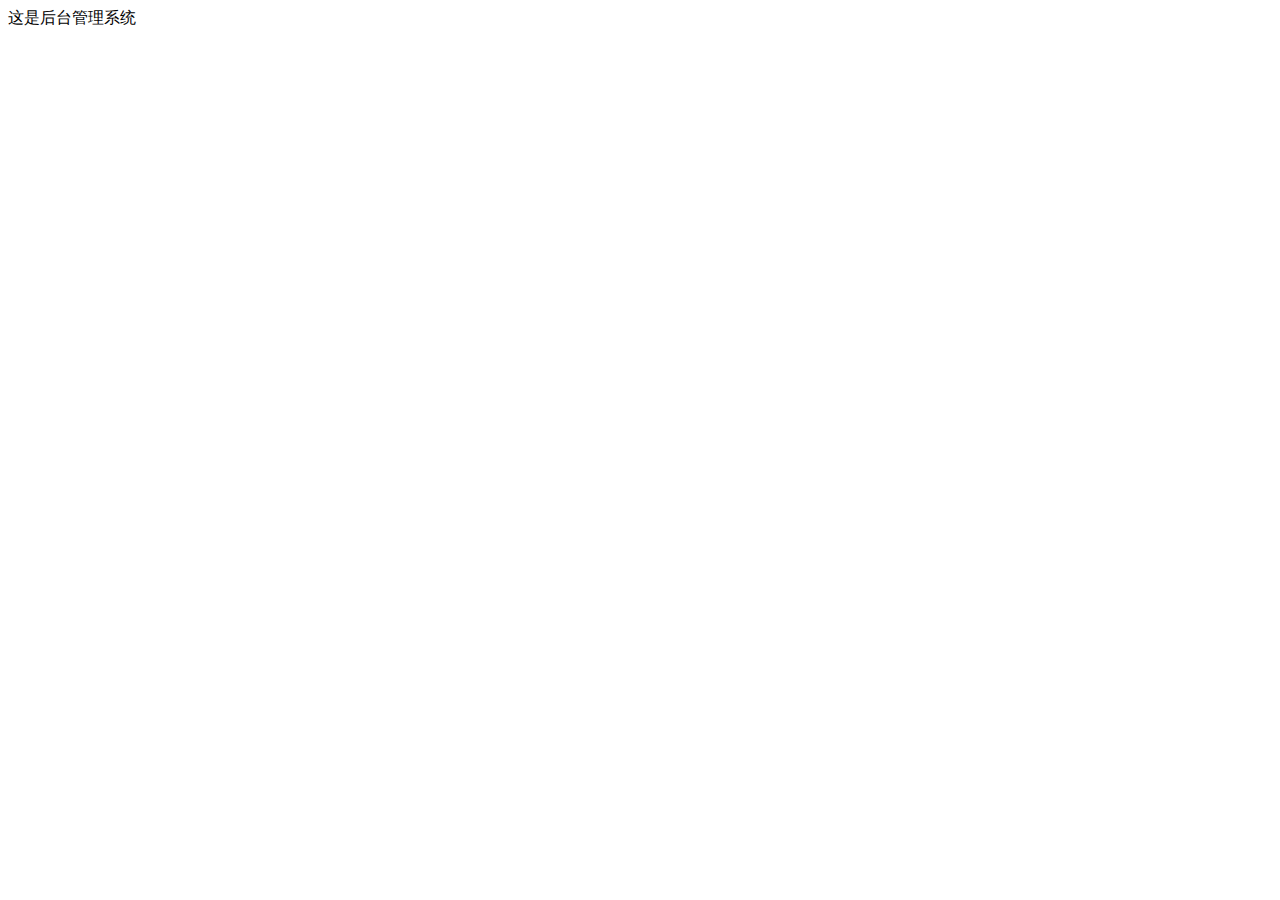
==== public/back/index.html @ 35338903 "index首页访问测试" ====
<!DOCTYPE html>
<html lang="en">
<head>
    <meta charset="UTF-8">
    <meta name="viewport" content="width=device-width, initial-scale=1.0">
    <meta http-equiv="X-UA-Compatible" content="ie=edge">
    <title>Document</title>
</head>
<body>
    这是后台管理系统
</body>
</html>
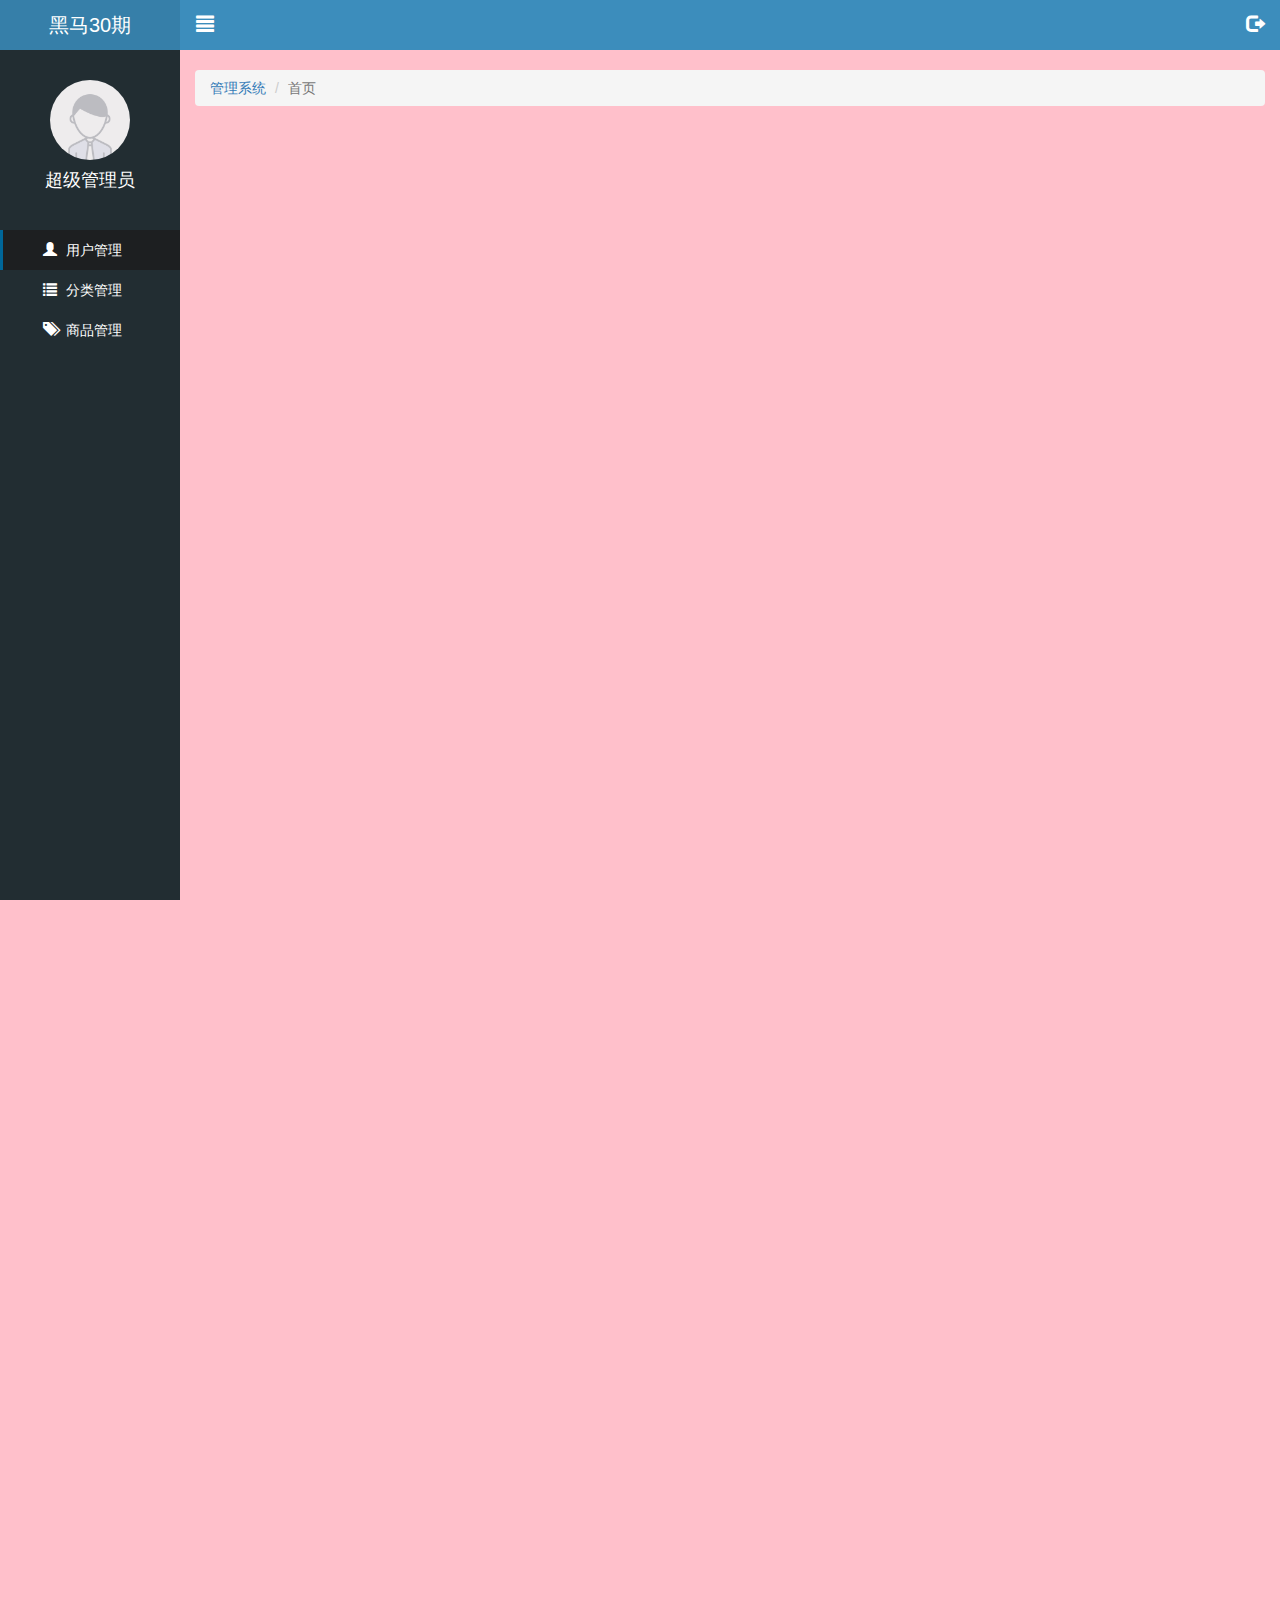
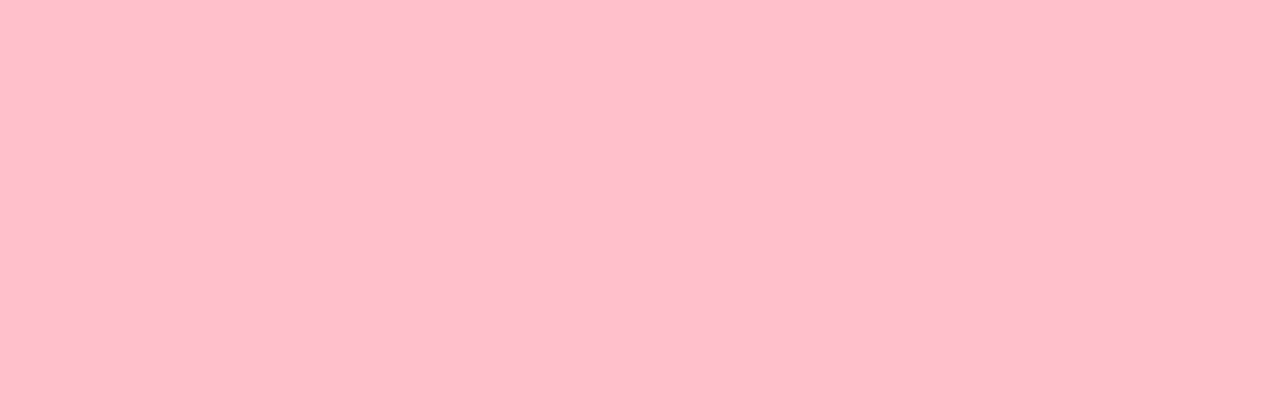
==== commit 77ea5d6d: "首页静态公共结构样式完成" ====
--- a/public/back/index.html
+++ b/public/back/index.html
@@ -4,9 +4,75 @@
     <meta charset="UTF-8">
     <meta name="viewport" content="width=device-width, initial-scale=1.0">
     <meta http-equiv="X-UA-Compatible" content="ie=edge">
-    <title>Document</title>
+    <title>乐淘商城</title>
+    <link rel="stylesheet" href="./lib/bootstrap/css/bootstrap.css">
+    <link rel="stylesheet" href="./lib/bootstrap-validator/css/bootstrapValidator.css">
+    <link rel="stylesheet" href="./lib/nprogress/nprogress.css">
+    <link rel="stylesheet" href="./css/comment.css">
 </head>
-<body>
-    这是后台管理系统
+ <body>
+     <div class="lt_aside">
+         <!--标题-->
+         <div class="brand">
+             <a href="#">黑马30期</a>
+         </div>
+         <div class="user">
+             <img src="./images/default.png" alt="">
+             <p>超级管理员</p>
+         </div>
+         <div class="nav">
+             <ul>
+                 <li><a href="#" class="current">
+                     <i class="glyphicon glyphicon-user"></i>
+                     <span>用户管理</span>
+                 
+                 </a></li>
+                 <li><a href="#">
+                     <i class="glyphicon glyphicon-list"></i>
+                     <span>分类管理</span></a>
+                 <!--用于切换显示的二级列表-->
+                 <div class="child">
+                 <a href="#">一级分类</a>
+                 <a href="#">二级分类</a>
+                 </div>
+                 </li>
+                 <li><a href="#">
+                     <i class="glyphicon glyphicon-tags"></i>
+                     <span>商品管理</span>
+                 
+                 </a></li>
+             </ul>
+         </div>
+     </div>
+
+     <!--右侧主体部分-->
+    <div class="lt_main">
+        <!--头部-->
+       <div class="lt_topbar">
+           <a href="#" class="pull-left icon_left"><i class="glyphicon glyphicon-align-justify"></i></a>
+           <a href="#" class="pull-right icon_right"><i class="glyphicon glyphicon-log-out"></i></a>
+
+       </div>
+       <!--container-fluid 流式布局容器-->
+       <div class="container-fluid">
+        <ol class="breadcrumb mt_20">
+        <li><a href="#">管理系统</a></li>
+        <li class="active">首页</li>
+        </ol>
+          
+
+       </div>
+    </div>
+
+    
+    <script src="./lib/jquery/jquery.min.js"></script>
+    <script src="./lib/bootstrap/js/bootstrap.min.js"></script>
+    <script src="./lib/bootstrap-validator/js/bootstrapValidator.min.js"></script>
+    <script src="./lib/nprogress/nprogress.js"></script>
+    <script src="./js/common.js"></script>
+   
+    <script>
+
+    </script>
 </body>
 </html>--- a/public/back/lib/bootstrap-validator/css/bootstrapValidator.css
+++ b/public/back/lib/bootstrap-validator/css/bootstrapValidator.css
@@ -0,0 +1,21 @@
+/**
+ * BootstrapValidator (http://bootstrapvalidator.com)
+ * The best jQuery plugin to validate form fields. Designed to use with Bootstrap 3
+ *
+ * @author      http://twitter.com/nghuuphuoc
+ * @copyright   (c) 2013 - 2014 Nguyen Huu Phuoc
+ * @license     MIT
+ */
+
+.bv-form .help-block {
+    margin-bottom: 0;
+}
+.bv-form .tooltip-inner {
+    text-align: left;
+}
+.nav-tabs li.bv-tab-success > a {
+    color: #3c763d;
+}
+.nav-tabs li.bv-tab-error > a {
+    color: #a94442;
+}
--- a/public/back/lib/nprogress/nprogress.css
+++ b/public/back/lib/nprogress/nprogress.css
@@ -0,0 +1,74 @@
+/* Make clicks pass-through */
+#nprogress {
+  pointer-events: none;
+}
+
+#nprogress .bar {
+  background: greenyellow;
+
+  position: fixed;
+  z-index: 10000;
+  top: 0;
+  left: 0;
+
+  width: 100%;
+  height: 2px;
+}
+
+/* Fancy blur effect */
+#nprogress .peg {
+  display: block;
+  position: absolute;
+  right: 0px;
+  width: 100px;
+  height: 100%;
+  box-shadow: 0 0 10px #29d, 0 0 5px #29d;
+  opacity: 1.0;
+
+  -webkit-transform: rotate(3deg) translate(0px, -4px);
+      -ms-transform: rotate(3deg) translate(0px, -4px);
+          transform: rotate(3deg) translate(0px, -4px);
+}
+
+/* Remove these to get rid of the spinner */
+#nprogress .spinner {
+  display: block;
+  position: fixed;
+  z-index: 1031;
+  top: 15px;
+  right: 15px;
+}
+
+#nprogress .spinner-icon {
+  width: 18px;
+  height: 18px;
+  box-sizing: border-box;
+
+  border: solid 2px transparent;
+  border-top-color: #29d;
+  border-left-color: #29d;
+  border-radius: 50%;
+
+  -webkit-animation: nprogress-spinner 400ms linear infinite;
+          animation: nprogress-spinner 400ms linear infinite;
+}
+
+.nprogress-custom-parent {
+  overflow: hidden;
+  position: relative;
+}
+
+.nprogress-custom-parent #nprogress .spinner,
+.nprogress-custom-parent #nprogress .bar {
+  position: absolute;
+}
+
+@-webkit-keyframes nprogress-spinner {
+  0%   { -webkit-transform: rotate(0deg); }
+  100% { -webkit-transform: rotate(360deg); }
+}
+@keyframes nprogress-spinner {
+  0%   { transform: rotate(0deg); }
+  100% { transform: rotate(360deg); }
+}
+
--- a/public/back/css/comment.css
+++ b/public/back/css/comment.css
@@ -0,0 +1,139 @@
+.body_bg{
+    background-color: #222D32
+}
+
+a:hover,
+a:visited,
+a:link,
+a:active{
+    text-decoration: none;
+}
+
+ul{
+    list-style: none;
+    margin: 0;
+    padding: 0;
+}
+
+
+.panel .panel-title{
+    height: 40px;
+    line-height: 40px;
+    text-align: center;
+    font-size: 20px;
+}
+
+.mt_150{
+    margin-top:150px;
+}
+
+/*#nprogress .bar{
+    background: red;
+}*/
+
+.lt_aside{
+    position: fixed;
+    left: 0;
+    top: 0;
+    width: 180px;
+    height: 100%;
+    background: #222D32;
+    z-index: 999;
+}
+
+.lt_aside .brand{
+    width: 100%;
+    height: 50px;
+    line-height: 50px;
+    background: #367FA9;
+    
+
+}
+
+.lt_aside .brand a{
+    text-align: center;
+    display: block;
+    font-size: 20px;
+    color: #fff;
+    text-decoration: none;
+}
+
+.lt_aside .user{
+    height: 180px;
+    padding-top: 30px;
+
+}
+
+.lt_aside .user img{
+    display: block;
+    width: 80px;
+    height: 80px;
+    border-radius: 50%;
+    margin: 0 auto;
+    
+}
+
+.lt_aside .user p{
+    text-align: center;
+    color: #fff;
+    font-size: 18px;
+    line-height: 40px;
+}
+
+.lt_aside .nav li a{
+    display: block;
+    height: 40px;
+    line-height: 40px;
+    padding-left: 40px;
+    color: #fff;
+    border-left: 3px solid transparent;
+}
+
+.lt_aside .nav li a.current{
+    background-color: #1D1F21;
+    border-left: 3px solid #069;
+
+}
+.lt_aside .nav li a i{
+    margin-right: 5px;
+}
+
+.lt_aside .nav li .child{
+    display: none;
+}
+.lt_aside .nav li .child a{
+    padding-left: 60px;
+
+}
+
+.lt_main{
+    height: 2000px;
+    background: pink;
+    padding-left:  180px;
+    padding-top: 50px;
+}
+
+.lt_main .lt_topbar{
+    position: fixed;
+    width: 100%;
+    height: 50px;
+    left: 0;
+    top: 0;
+    background-color: #3C8DBc;
+    padding-left: 180px;
+}
+
+.lt_topbar .icon_left,
+.lt_topbar .icon_right{
+   width: 50px;
+   height: 50px;
+   line-height: 50px;
+   text-align: center;
+   color: #fff;
+   font-size: 18px;
+
+}
+
+.container-fluid .mt_20{
+    margin-top: 20px;
+}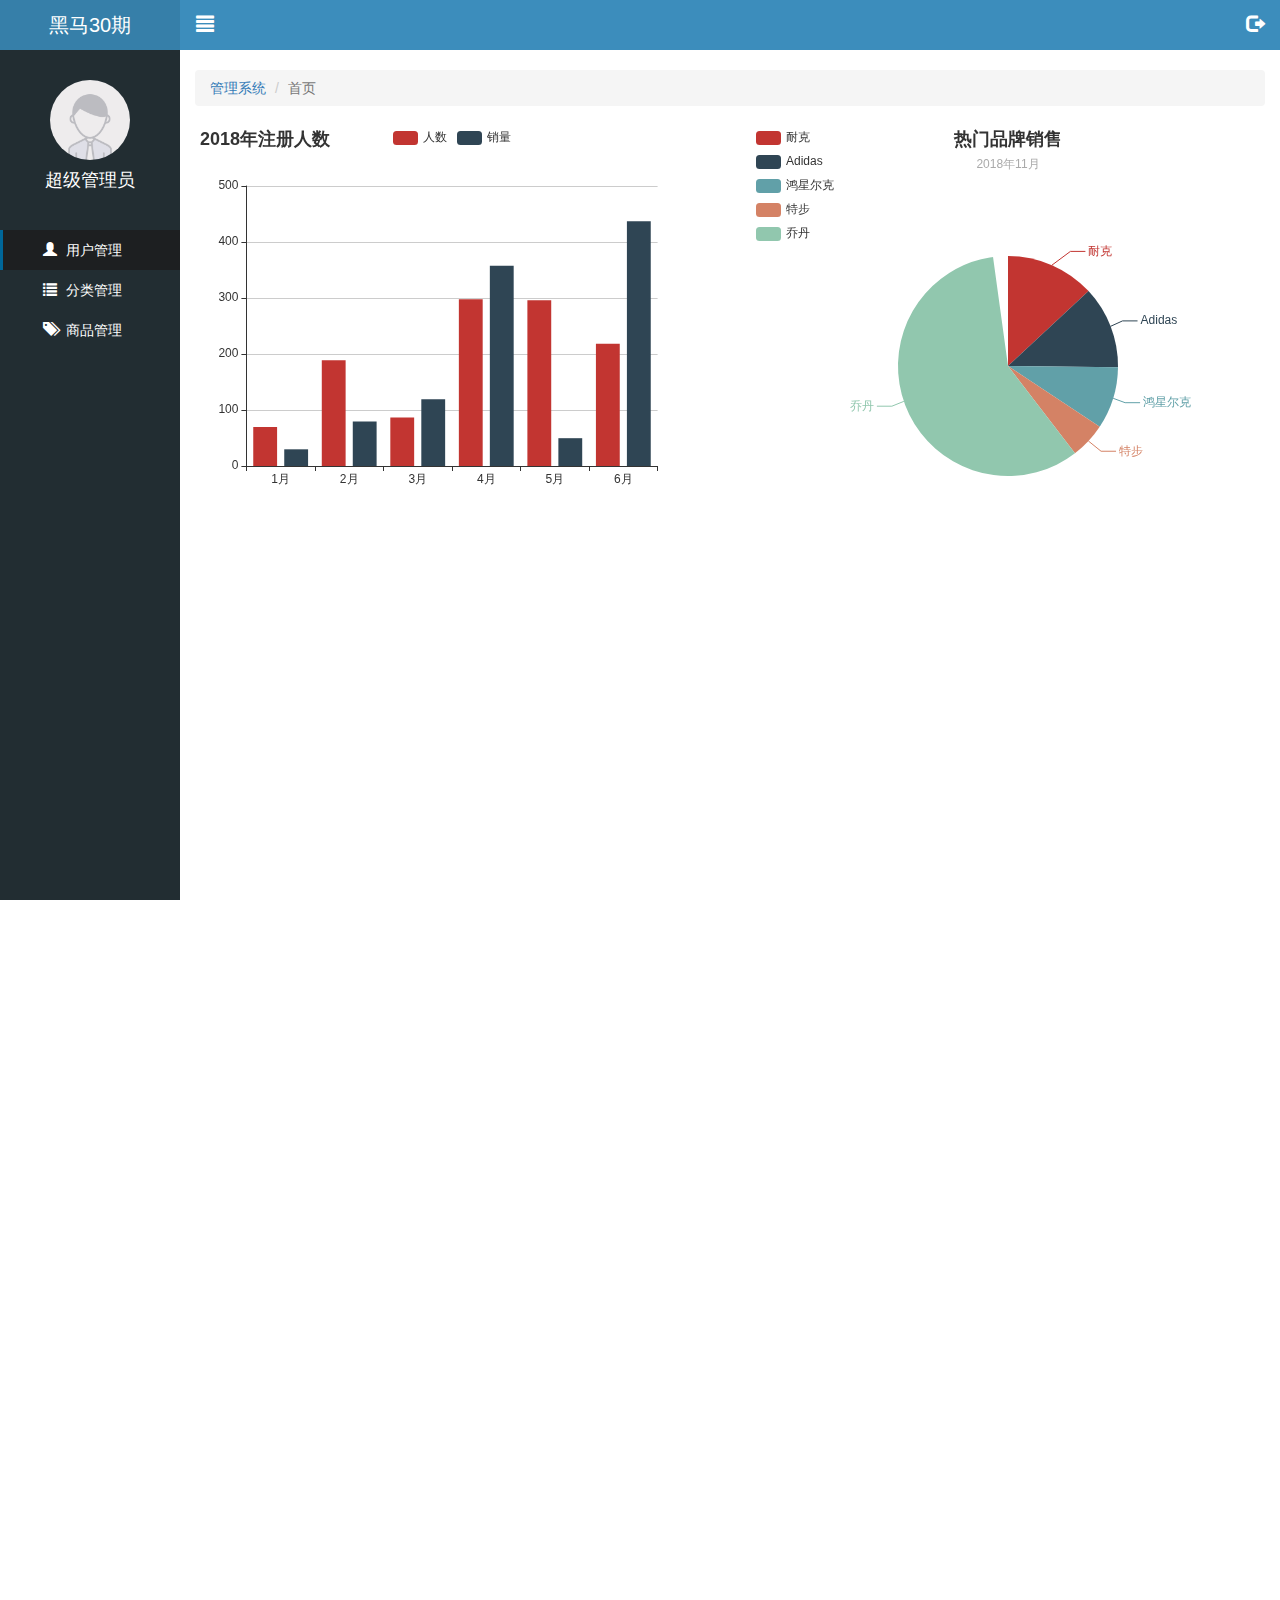
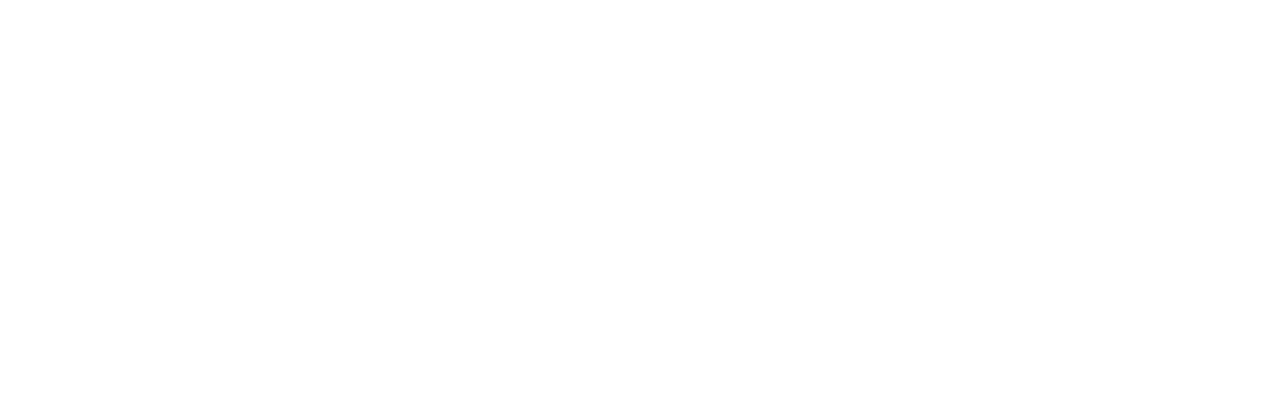
==== commit 500c90cb: "首页-echarts图表完成" ====
--- a/public/back/index.html
+++ b/public/back/index.html
@@ -27,7 +27,7 @@
                      <span>用户管理</span>
                  
                  </a></li>
-                 <li><a href="#">
+                 <li><a href="javascript:;" id="category">
                      <i class="glyphicon glyphicon-list"></i>
                      <span>分类管理</span></a>
                  <!--用于切换显示的二级列表-->
@@ -56,20 +56,46 @@
        <!--container-fluid 流式布局容器-->
        <div class="container-fluid">
         <ol class="breadcrumb mt_20">
-        <li><a href="#">管理系统</a></li>
+        <li><a href="index.html">管理系统</a></li>
         <li class="active">首页</li>
         </ol>
-          
-
+        <!--两个图表-->
+        <div class="lt_content">
+            <div class="echarts_left pull-left"></div>
+            <div class="echarts_right pull-right"></div>
+        </div>
+        
        </div>
     </div>
+<!--退出模态框-->
+<div class="modal fade" tabindex="-1" id="myModal">
+  <div class="modal-dialog modal-sm">
+    <div class="modal-content">
+      <div class="modal-header">
+        <button type="button" class="close" data-dismiss="modal"><span>&times;</span></button>
+        <h4 class="modal-title">温馨提示</h4>
+      </div>
+      <div class="modal-body">
+        <i class="glyphicon glyphicon-info-sign"></i>
+        <span>您确定要退出后台管理系统吗？</span>    
+      </div>
+      <div class="modal-footer">
+        <button type="button" class="btn btn-default" data-dismiss="modal">取消</button>
+        <button type="button" class="btn btn-primary" id="logoutBtn">退出</button>
+      </div>
+    </div><!-- /.modal-content -->
+  </div><!-- /.modal-dialog -->
+</div><!-- /.modal -->
 
     
     <script src="./lib/jquery/jquery.min.js"></script>
     <script src="./lib/bootstrap/js/bootstrap.min.js"></script>
     <script src="./lib/bootstrap-validator/js/bootstrapValidator.min.js"></script>
     <script src="./lib/nprogress/nprogress.js"></script>
+    <script src="./lib/echarts/echarts.min.js"></script>
+    <script src="./js/islogin.js"></script>
     <script src="./js/common.js"></script>
+    <script src="./js/index.js"></script>
    
     <script>
 
--- a/public/back/css/comment.css
+++ b/public/back/css/comment.css
@@ -39,6 +39,11 @@
     height: 100%;
     background: #222D32;
     z-index: 999;
+    transition: left 1s;
+}
+
+.lt_aside.hidemenu{
+    left: -180px;
 }
 
 .lt_aside .brand{
@@ -108,9 +113,14 @@
 
 .lt_main{
     height: 2000px;
-    background: pink;
+    /*background: pink;*/
     padding-left:  180px;
     padding-top: 50px;
+    transition: padding-left 1s;
+}
+
+.lt_main.hidemenu{
+    padding-left: 0
 }
 
 .lt_main .lt_topbar{
@@ -121,6 +131,11 @@
     top: 0;
     background-color: #3C8DBc;
     padding-left: 180px;
+    transition: padding-left 1s;
+}
+
+.lt_topbar.hidemenu{
+    padding-left: 0;
 }
 
 .lt_topbar .icon_left,
@@ -136,4 +151,17 @@
 
 .container-fluid .mt_20{
     margin-top: 20px;
+}
+
+.modal-body i,
+.modal-body span{
+    color: #A94442;
+}
+
+.lt_content .echarts_left,
+.lt_content .echarts_right{
+    width: 48%;
+    height: 400px;
+    /*background-color: skyblue;*/
+
 }